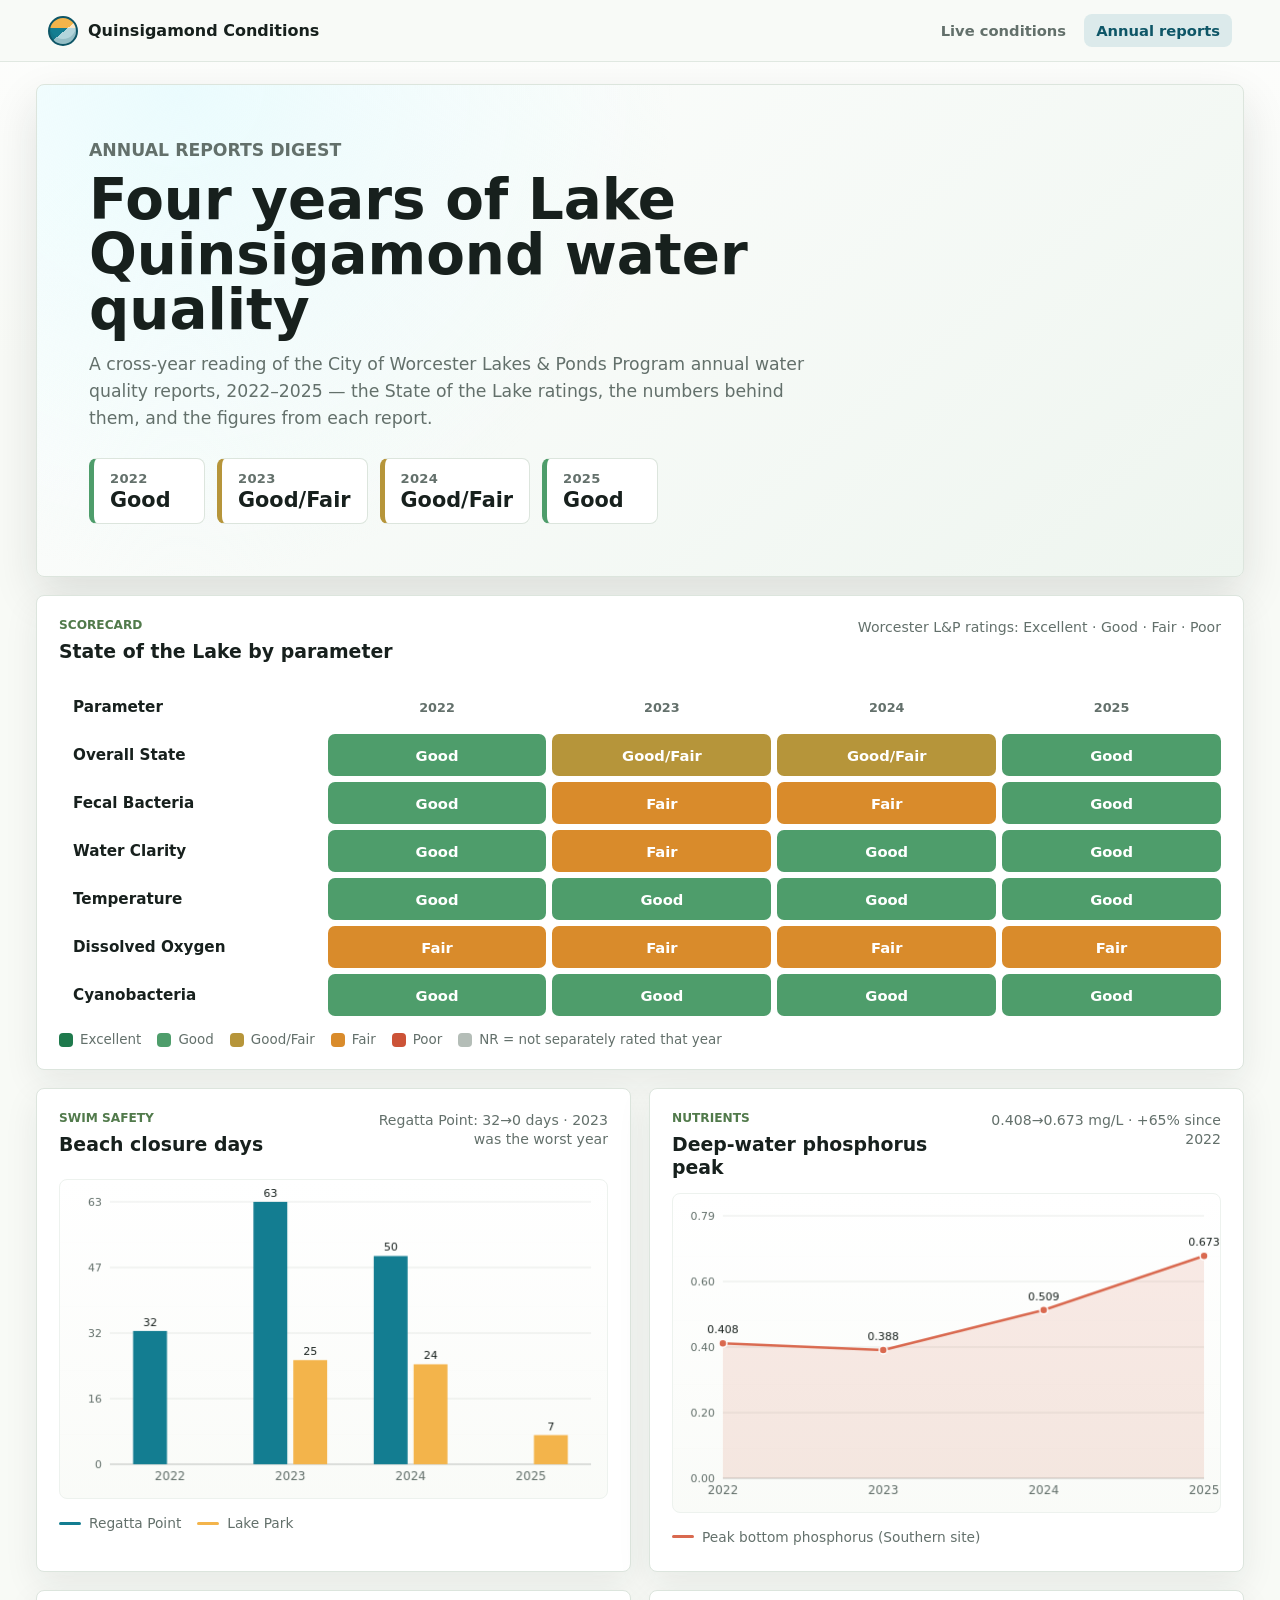
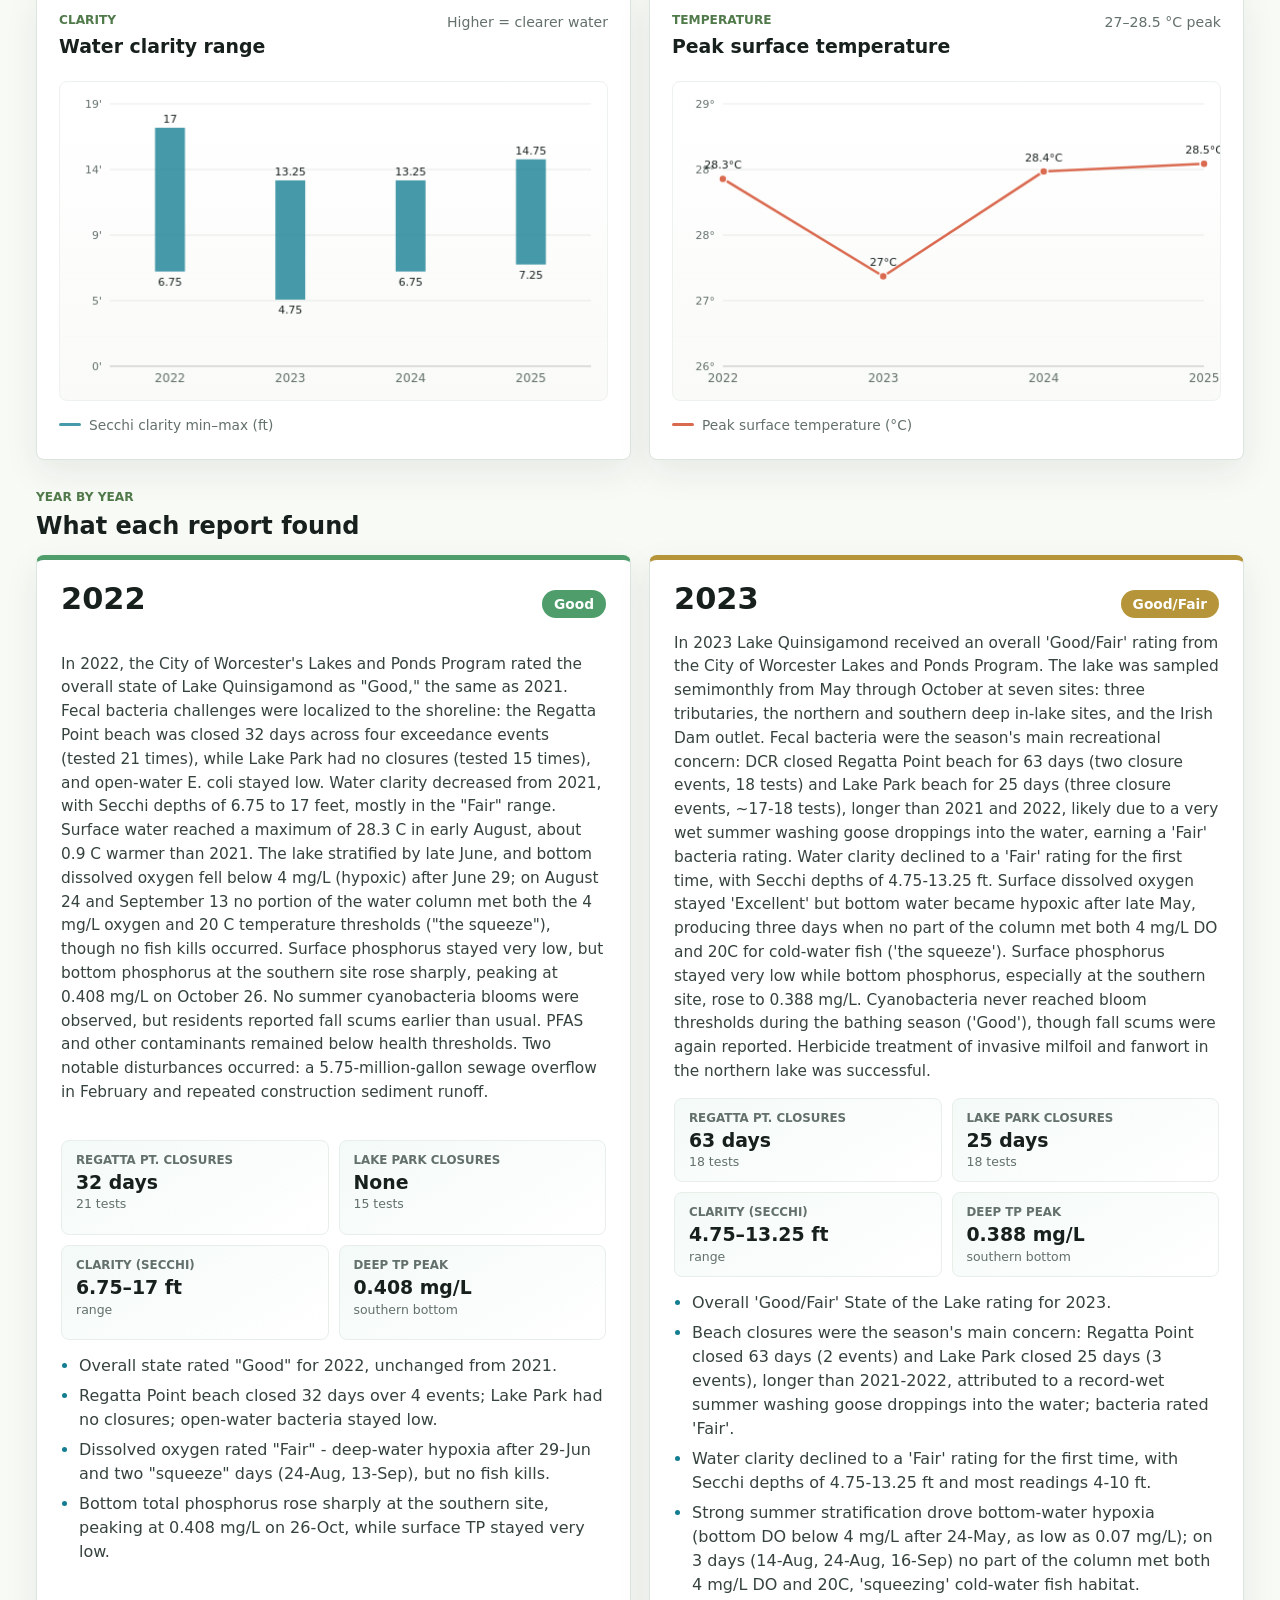
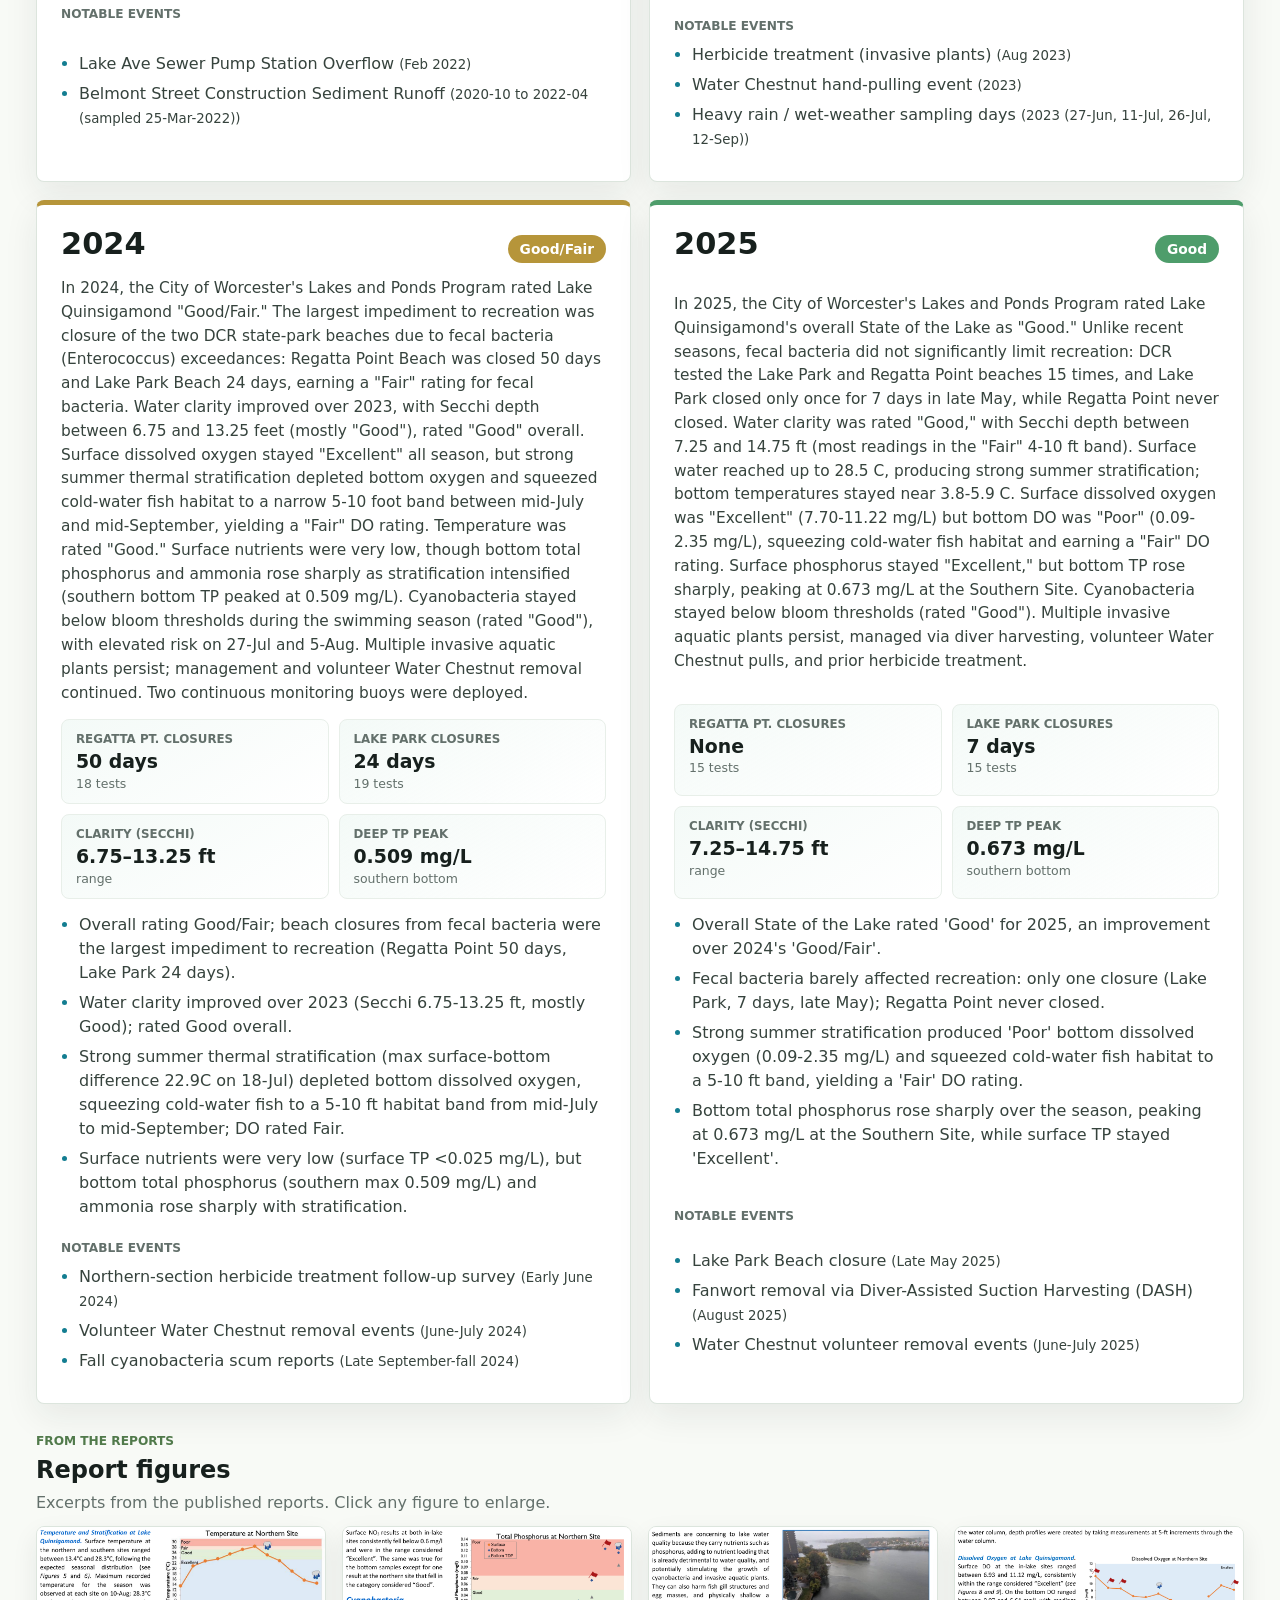
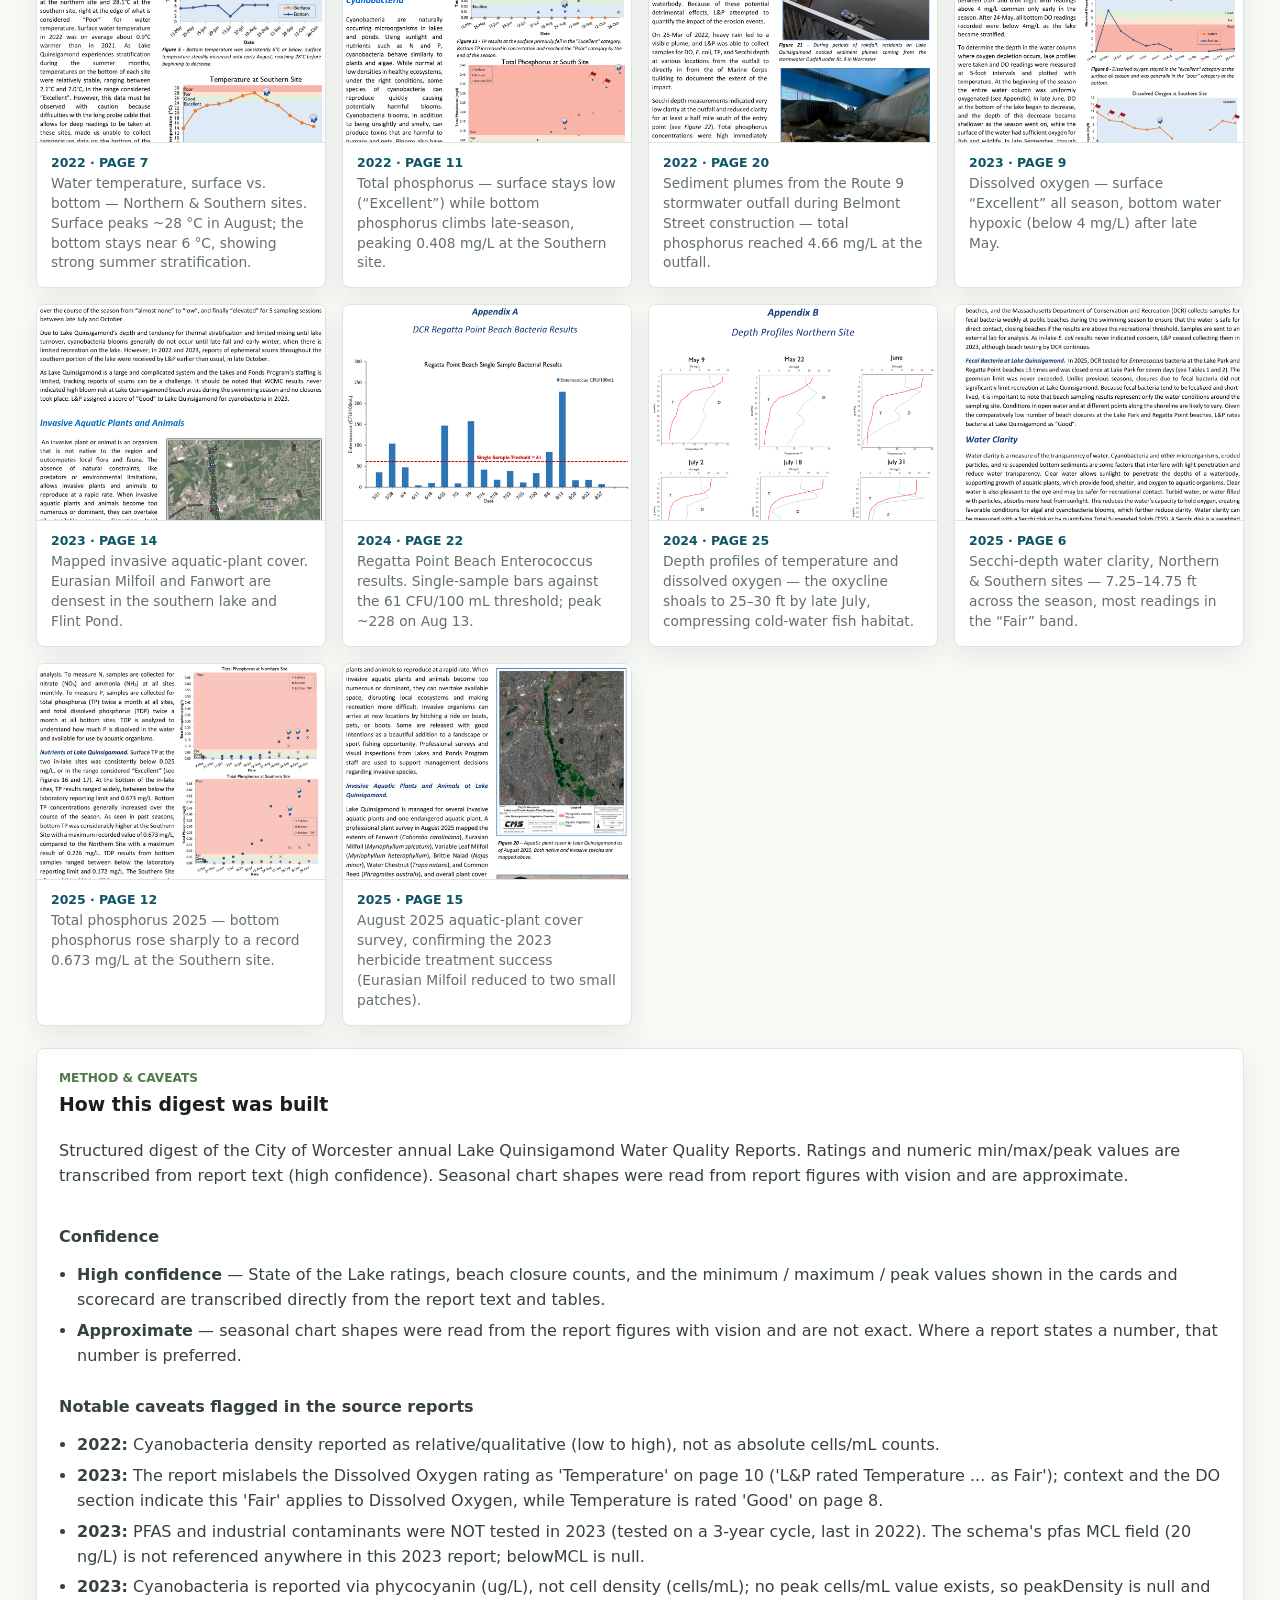
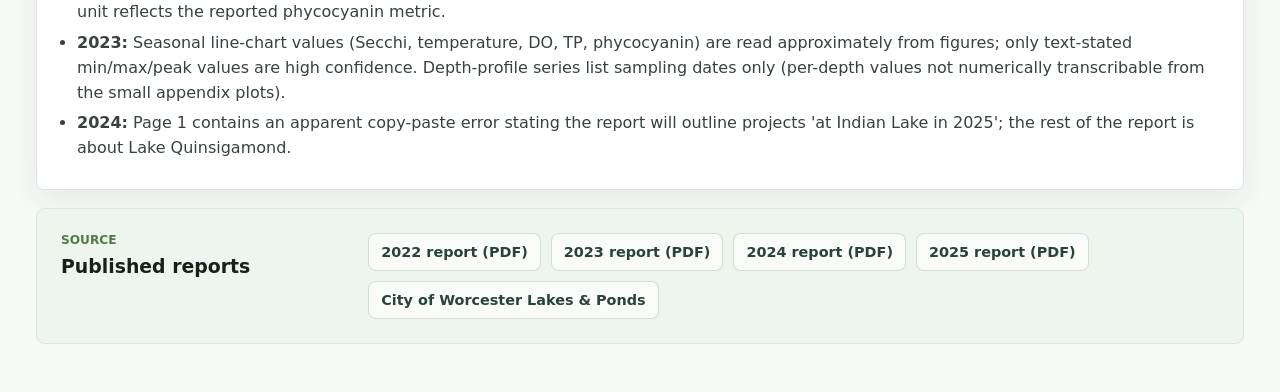
==== reports.html @ 139111a4 "Add annual water quality reports digest page Digest the four City of Worcester Lake Quinsigamond ann" ====
<!doctype html>
<html lang="en">
  <head>
    <meta charset="utf-8">
    <meta name="viewport" content="width=device-width, initial-scale=1">
    <title>Annual Water Quality Reports — Lake Quinsigamond</title>
    <meta name="description" content="Cross-year digest of the City of Worcester annual Lake Quinsigamond Water Quality Reports, 2022–2025: ratings, trends, key findings, and report figures.">
    <link rel="stylesheet" href="styles.css">
  </head>
  <body class="reports-body">
    <header class="site-header">
      <a class="brand" href="index.html" aria-label="Lake Quinsigamond Conditions home">
        <span class="brand-mark"></span>
        <span>Quinsigamond Conditions</span>
      </a>
      <nav class="header-nav">
        <a href="index.html">Live conditions</a>
        <a href="reports.html" aria-current="page" class="is-active">Annual reports</a>
      </nav>
    </header>

    <main id="top">
      <section class="report-hero" aria-labelledby="reportTitle">
        <div class="report-hero-copy">
          <p class="kicker">Annual reports digest</p>
          <h1 id="reportTitle">Four years of Lake Quinsigamond water quality</h1>
          <p id="reportIntro">A cross-year reading of the City of Worcester Lakes &amp; Ponds Program annual water quality reports, 2022–2025 — the State of the Lake ratings, the numbers behind them, and the figures from each report.</p>
          <div class="state-chips" id="stateChips" aria-label="Overall State of the Lake rating by year"></div>
        </div>
      </section>

      <section class="panel panel-wide scorecard-panel" aria-labelledby="scorecardTitle">
        <div class="panel-heading">
          <div>
            <p class="kicker">Scorecard</p>
            <h2 id="scorecardTitle">State of the Lake by parameter</h2>
          </div>
          <div class="chart-stat">Worcester L&amp;P ratings: Excellent · Good · Fair · Poor</div>
        </div>
        <div class="scorecard" id="scorecard"></div>
        <div class="rating-key" id="ratingKey" aria-hidden="true"></div>
      </section>

      <section class="analytics-grid reports-trends" aria-label="Cross-year trends">
        <article class="panel">
          <div class="panel-heading">
            <div>
              <p class="kicker">Swim safety</p>
              <h2>Beach closure days</h2>
            </div>
            <div class="chart-stat" id="beachStat">--</div>
          </div>
          <canvas id="beachChart" class="chart" aria-label="Beach closure days by year for Regatta Point and Lake Park"></canvas>
          <div class="legend" id="beachLegend"></div>
        </article>

        <article class="panel">
          <div class="panel-heading">
            <div>
              <p class="kicker">Nutrients</p>
              <h2>Deep-water phosphorus peak</h2>
            </div>
            <div class="chart-stat" id="tpStat">--</div>
          </div>
          <canvas id="tpChart" class="chart" aria-label="Peak bottom total phosphorus at the southern site by year"></canvas>
          <div class="legend" id="tpLegend"></div>
        </article>

        <article class="panel">
          <div class="panel-heading">
            <div>
              <p class="kicker">Clarity</p>
              <h2>Water clarity range</h2>
            </div>
            <div class="chart-stat" id="secchiStat">--</div>
          </div>
          <canvas id="secchiChart" class="chart" aria-label="Secchi water clarity depth range by year"></canvas>
          <div class="legend" id="secchiLegend"></div>
        </article>

        <article class="panel">
          <div class="panel-heading">
            <div>
              <p class="kicker">Temperature</p>
              <h2>Peak surface temperature</h2>
            </div>
            <div class="chart-stat" id="tempStat">--</div>
          </div>
          <canvas id="tempChart" class="chart" aria-label="Maximum surface water temperature by year"></canvas>
          <div class="legend" id="tempLegend"></div>
        </article>
      </section>

      <section aria-labelledby="yearsTitle">
        <div class="section-head">
          <p class="kicker">Year by year</p>
          <h2 id="yearsTitle">What each report found</h2>
        </div>
        <div class="year-cards" id="yearCards"></div>
      </section>

      <section aria-labelledby="galleryTitle">
        <div class="section-head">
          <p class="kicker">From the reports</p>
          <h2 id="galleryTitle">Report figures</h2>
          <p class="section-sub">Excerpts from the published reports. Click any figure to enlarge.</p>
        </div>
        <div class="gallery" id="gallery"></div>
      </section>

      <section class="panel panel-wide method-panel" aria-labelledby="methodTitle">
        <div class="panel-heading">
          <div>
            <p class="kicker">Method &amp; caveats</p>
            <h2 id="methodTitle">How this digest was built</h2>
          </div>
        </div>
        <div class="method-body" id="methodBody"></div>
      </section>

      <section class="source-band" aria-label="Report sources">
        <div>
          <p class="kicker">Source</p>
          <h2>Published reports</h2>
        </div>
        <div class="source-links" id="reportLinks"></div>
      </section>
    </main>

    <div class="lightbox" id="lightbox" hidden>
      <button class="lightbox-close" id="lightboxClose" aria-label="Close">&times;</button>
      <figure class="lightbox-figure">
        <img id="lightboxImg" alt="">
        <figcaption id="lightboxCaption"></figcaption>
      </figure>
    </div>

    <script src="reports.js" defer></script>
  </body>
</html>
---- styles.css ----
:root {
  color-scheme: light;
  --ink: #17201d;
  --muted: #63706b;
  --paper: #f8faf6;
  --panel: #ffffff;
  --line: #dce5dd;
  --water: #137d91;
  --water-dark: #0e5667;
  --leaf: #517a4b;
  --sun: #f3b44b;
  --coral: #d9694f;
  --rain: #5b85c7;
  --shadow: 0 18px 45px rgba(24, 36, 33, 0.12);
  --sky-start: #f8e6b6;
  --sky-end: #d9edf1;
  --temp-accent: #f3b44b;
}

* {
  box-sizing: border-box;
}

html {
  scroll-behavior: smooth;
}

body {
  margin: 0;
  background:
    linear-gradient(180deg, rgba(255, 255, 255, 0.72), rgba(248, 250, 246, 0.98) 360px),
    var(--paper);
  color: var(--ink);
  font-family:
    Inter, ui-sans-serif, system-ui, -apple-system, BlinkMacSystemFont, "Segoe UI",
    sans-serif;
  letter-spacing: 0;
}

a {
  color: inherit;
}

.site-header {
  position: sticky;
  top: 0;
  z-index: 20;
  display: flex;
  align-items: center;
  justify-content: space-between;
  gap: 18px;
  min-height: 62px;
  padding: 12px clamp(18px, 4vw, 48px);
  background: rgba(248, 250, 246, 0.88);
  border-bottom: 1px solid rgba(220, 229, 221, 0.84);
  backdrop-filter: blur(18px);
}

.brand {
  display: inline-flex;
  align-items: center;
  gap: 10px;
  font-weight: 760;
  text-decoration: none;
}

.brand-mark {
  width: 30px;
  height: 30px;
  border: 2px solid var(--water-dark);
  border-radius: 50%;
  background:
    linear-gradient(140deg, transparent 52%, rgba(255, 255, 255, 0.68) 52%),
    linear-gradient(180deg, var(--sun) 0 40%, var(--water) 40% 100%);
  box-shadow: inset 0 -5px 0 rgba(14, 86, 103, 0.18);
}

.feed-status {
  max-width: 52vw;
  overflow: hidden;
  color: var(--muted);
  font-size: 0.88rem;
  text-overflow: ellipsis;
  white-space: nowrap;
}

main {
  width: min(1500px, 100%);
  margin: 0 auto;
  padding: 22px clamp(14px, 3vw, 36px) 48px;
}

.today-shell {
  position: relative;
  display: grid;
  grid-template-columns: minmax(0, 1fr);
  min-height: 560px;
  overflow: hidden;
  border: 1px solid var(--line);
  border-radius: 8px;
  background: var(--panel);
  box-shadow: var(--shadow);
}

.today-photo {
  position: absolute;
  inset: 0;
  background:
    linear-gradient(90deg, rgba(10, 32, 35, 0.74), rgba(12, 43, 46, 0.36) 48%, rgba(248, 250, 246, 0.18)),
    linear-gradient(0deg, rgba(248, 250, 246, 0.86), rgba(248, 250, 246, 0) 46%),
    url("assets/lake-quinsigamond-regatta-point.jpg") center / cover;
  transform: scale(1.01);
}

.today-content {
  position: relative;
  display: grid;
  align-content: end;
  gap: 34px;
  min-height: 560px;
  padding: clamp(26px, 5vw, 58px);
}

.today-copy {
  max-width: 780px;
  min-width: 0;
  color: #ffffff;
  text-shadow: 0 2px 18px rgba(0, 0, 0, 0.3);
}

.kicker {
  margin: 0 0 8px;
  color: var(--leaf);
  font-size: 0.76rem;
  font-weight: 820;
  letter-spacing: 0;
  text-transform: uppercase;
}

.today-copy .kicker {
  color: #e8fbfb;
}

h1,
h2,
p {
  margin-top: 0;
}

h1 {
  max-width: 780px;
  margin-bottom: 14px;
  font-size: clamp(2.5rem, 5vw, 5rem);
  line-height: 0.98;
  letter-spacing: 0;
}

h2 {
  margin-bottom: 0;
  font-size: 1.18rem;
  line-height: 1.2;
  letter-spacing: 0;
}

.today-copy p:last-child {
  max-width: 660px;
  margin-bottom: 0;
  font-size: 1.08rem;
  line-height: 1.55;
}

.metric-grid {
  display: grid;
  grid-template-columns: repeat(6, minmax(0, 1fr));
  gap: 10px;
  min-width: 0;
}

.metric-card {
  min-width: 0;
  min-height: 128px;
  padding: 16px;
  border: 1px solid rgba(255, 255, 255, 0.62);
  border-radius: 8px;
  background: rgba(255, 255, 255, 0.88);
  box-shadow: 0 14px 28px rgba(0, 0, 0, 0.12);
  color: var(--ink);
}

.metric-card-water {
  background: linear-gradient(150deg, rgba(232, 251, 253, 0.96), rgba(255, 255, 255, 0.9));
}

.metric-label {
  display: block;
  margin-bottom: 12px;
  color: var(--muted);
  font-size: 0.78rem;
  font-weight: 760;
  text-transform: uppercase;
}

.metric-card strong {
  display: block;
  overflow-wrap: anywhere;
  word-break: break-word;
  font-size: 2rem;
  line-height: 1.05;
  letter-spacing: 0;
}

.metric-card small {
  display: block;
  margin-top: 10px;
  color: var(--muted);
  font-size: 0.82rem;
  line-height: 1.35;
}

.temperature-band {
  display: grid;
  grid-template-columns: minmax(210px, 0.58fr) minmax(280px, 1fr) minmax(230px, 0.44fr);
  gap: 22px;
  align-items: stretch;
  min-height: 230px;
  margin-top: 18px;
  overflow: hidden;
  border: 1px solid var(--line);
  border-radius: 8px;
  background:
    radial-gradient(circle at 16% 10%, rgba(255, 255, 255, 0.86), transparent 28%),
    linear-gradient(135deg, var(--sky-start), var(--sky-end));
  box-shadow: var(--shadow);
}

.sun-scene {
  position: relative;
  min-height: 230px;
}

.sun-disc {
  position: absolute;
  top: 34px;
  left: 42px;
  width: 118px;
  height: 118px;
  border-radius: 50%;
  background:
    radial-gradient(circle at 38% 34%, #fff8df 0 12%, var(--temp-accent) 13% 68%, rgba(255, 255, 255, 0.4) 69% 72%, transparent 74%);
  box-shadow: 0 0 36px color-mix(in srgb, var(--temp-accent) 52%, transparent);
}

.heat-ribbon,
.water-line {
  position: absolute;
  right: 0;
  left: 16px;
  height: 30px;
  border-radius: 50%;
  border-top: 3px solid rgba(255, 255, 255, 0.62);
}

.heat-ribbon-one {
  top: 62px;
  transform: rotate(-4deg);
}

.heat-ribbon-two {
  top: 102px;
  transform: rotate(7deg);
}

.water-line {
  border-color: rgba(19, 125, 145, 0.48);
}

.water-line-one {
  bottom: 54px;
}

.water-line-two {
  bottom: 30px;
  left: 46px;
}

.temperature-copy {
  align-self: center;
  padding: 30px 0;
}

.temperature-copy p:last-child {
  max-width: 640px;
  margin: 12px 0 0;
  color: #31403b;
  line-height: 1.55;
}

.temperature-readout {
  display: grid;
  align-content: center;
  gap: 10px;
  padding: 26px;
  background: rgba(255, 255, 255, 0.45);
  border-left: 1px solid rgba(255, 255, 255, 0.6);
}

.temperature-readout span,
.temperature-readout small {
  color: var(--muted);
  font-size: 0.84rem;
  font-weight: 720;
  text-transform: uppercase;
}

.temperature-readout strong {
  font-size: 3.25rem;
  line-height: 1;
  letter-spacing: 0;
}

.upgrade-band {
  display: grid;
  grid-template-columns: repeat(3, minmax(0, 1fr));
  gap: 12px;
  margin-top: 18px;
}

.upgrade-card {
  min-height: 172px;
  padding: 20px;
  border: 1px solid var(--line);
  border-radius: 8px;
  background:
    linear-gradient(145deg, rgba(255, 255, 255, 0.94), rgba(239, 248, 244, 0.9));
  box-shadow: 0 12px 30px rgba(24, 36, 33, 0.07);
}

.upgrade-card span {
  display: block;
  margin-bottom: 10px;
  color: var(--leaf);
  font-size: 0.76rem;
  font-weight: 820;
  text-transform: uppercase;
}

.upgrade-card p {
  margin: 12px 0 0;
  color: var(--muted);
  line-height: 1.5;
}

.analytics-grid,
.split-band {
  display: grid;
  grid-template-columns: minmax(0, 1.18fr) minmax(0, 0.82fr);
  gap: 18px;
  margin-top: 18px;
}

.bottom-grid {
  grid-template-columns: minmax(0, 0.95fr) minmax(0, 1.05fr);
}

.panel {
  min-width: 0;
  padding: 22px;
  border: 1px solid var(--line);
  border-radius: 8px;
  background: var(--panel);
  box-shadow: 0 12px 34px rgba(24, 36, 33, 0.08);
}

.panel-wide {
  grid-column: 1 / -1;
}

.panel-heading {
  display: flex;
  align-items: start;
  justify-content: space-between;
  gap: 16px;
  min-height: 54px;
  margin-bottom: 14px;
}

.chart-stat {
  flex: 0 0 auto;
  max-width: 45%;
  color: var(--muted);
  font-size: 0.88rem;
  line-height: 1.35;
  text-align: right;
}

.chart {
  display: block;
  width: 100%;
  height: 320px;
  border: 1px solid #edf2ee;
  border-radius: 8px;
  background:
    linear-gradient(180deg, rgba(255, 255, 255, 0.92), rgba(248, 250, 246, 0.78)),
    repeating-linear-gradient(0deg, transparent 0 63px, rgba(220, 229, 221, 0.44) 64px);
}

.legend {
  display: flex;
  flex-wrap: wrap;
  gap: 10px 16px;
  min-height: 24px;
  margin-top: 12px;
  color: var(--muted);
  font-size: 0.86rem;
}

.legend span {
  display: inline-flex;
  align-items: center;
  gap: 8px;
}

.legend i {
  width: 22px;
  height: 3px;
  border-radius: 2px;
  background: currentColor;
}

.insight-list {
  display: grid;
  gap: 12px;
}

.insight {
  display: grid;
  grid-template-columns: 92px minmax(0, 1fr);
  gap: 12px;
  padding: 12px 0;
  border-top: 1px solid #edf2ee;
}

.insight:first-child {
  border-top: 0;
}

.insight strong {
  font-size: 1.35rem;
  line-height: 1.05;
}

.insight span {
  color: var(--muted);
  font-size: 0.82rem;
  font-weight: 760;
  text-transform: uppercase;
}

.insight p {
  margin: 4px 0 0;
  color: var(--muted);
  line-height: 1.42;
}

.sample-list {
  display: grid;
  gap: 2px;
}

.sample-row {
  display: grid;
  grid-template-columns: minmax(0, 1fr) auto;
  gap: 14px;
  padding: 12px 0;
  border-top: 1px solid #edf2ee;
}

.sample-row:first-child {
  border-top: 0;
}

.sample-row span {
  display: block;
  color: var(--muted);
  font-size: 0.78rem;
  font-weight: 760;
  text-transform: uppercase;
}

.sample-row strong {
  font-size: 1.16rem;
}

.sample-row small {
  display: block;
  margin-top: 3px;
  color: var(--muted);
}

.sensor-grid {
  display: grid;
  grid-template-columns: repeat(2, minmax(0, 1fr));
  gap: 12px;
}

.sensor-grid div {
  min-height: 128px;
  padding: 16px;
  border: 1px solid #e5eee7;
  border-radius: 8px;
  background:
    linear-gradient(150deg, rgba(239, 248, 244, 0.94), rgba(255, 255, 255, 0.95));
}

.sensor-grid span {
  display: block;
  color: var(--muted);
  font-size: 0.78rem;
  font-weight: 760;
  text-transform: uppercase;
}

.sensor-grid strong {
  display: block;
  margin: 10px 0 8px;
  overflow-wrap: anywhere;
  font-size: clamp(1.35rem, 2.2vw, 1.7rem);
  line-height: 1.08;
}

.sensor-grid small {
  color: var(--muted);
}

.source-band {
  display: grid;
  grid-template-columns: minmax(230px, 0.34fr) minmax(0, 1fr);
  gap: 18px;
  margin-top: 18px;
  padding: 24px;
  border: 1px solid var(--line);
  border-radius: 8px;
  background: #eef5ef;
}

.source-links {
  display: flex;
  flex-wrap: wrap;
  gap: 10px;
  align-content: start;
}

.source-links a {
  display: inline-flex;
  align-items: center;
  min-height: 38px;
  padding: 8px 12px;
  border: 1px solid rgba(81, 122, 75, 0.22);
  border-radius: 8px;
  background: rgba(255, 255, 255, 0.62);
  color: #29423b;
  font-size: 0.9rem;
  font-weight: 680;
  text-decoration: none;
}

.source-links a:hover {
  border-color: rgba(19, 125, 145, 0.44);
  background: #ffffff;
}

body.weather-cloudy {
  --sky-start: #e4edf0;
  --sky-end: #d7e2dd;
  --temp-accent: #94a7aa;
}

body.weather-rain {
  --sky-start: #dbe7ed;
  --sky-end: #cfded9;
  --temp-accent: #5b85c7;
}

body.weather-hot {
  --sky-start: #ffe0aa;
  --sky-end: #f7dfc8;
  --temp-accent: #d9694f;
}

body.weather-cold {
  --sky-start: #e1f1fb;
  --sky-end: #d8eee9;
  --temp-accent: #5b85c7;
}

@media (max-width: 1180px) {
  .metric-grid {
    grid-template-columns: repeat(3, minmax(0, 1fr));
  }

  .temperature-band {
    grid-template-columns: 0.46fr 1fr;
  }

  .temperature-readout {
    grid-column: 1 / -1;
    border-top: 1px solid rgba(255, 255, 255, 0.68);
    border-left: 0;
  }

  .analytics-grid,
  .split-band,
  .upgrade-band,
  .bottom-grid {
    grid-template-columns: 1fr;
  }
}

@media (max-width: 760px) {
  .site-header {
    align-items: start;
    flex-direction: column;
  }

  .feed-status {
    max-width: 100%;
    overflow-wrap: anywhere;
    white-space: normal;
  }

  main {
    padding-right: 10px;
    padding-left: 10px;
  }

  .today-shell,
  .today-content {
    min-height: 700px;
  }

  .today-content {
    padding: 22px;
  }

  .metric-grid {
    grid-template-columns: 1fr;
  }

  .metric-card {
    min-height: 112px;
  }

  .metric-card strong {
    font-size: 1.55rem;
  }

  .temperature-band,
  .source-band {
    grid-template-columns: 1fr;
  }

  .sun-scene {
    min-height: 170px;
  }

  .temperature-copy {
    padding: 0 22px 18px;
  }

  .chart {
    height: 280px;
  }

  .panel-heading,
  .sample-row,
  .insight {
    grid-template-columns: 1fr;
  }

  .panel-heading {
    display: grid;
  }

  .chart-stat {
    max-width: none;
    text-align: left;
  }

  .sensor-grid {
    grid-template-columns: 1fr;
  }
}

@media (max-width: 480px) {
  h1 {
    font-size: 2.28rem;
  }

  .temperature-readout strong {
    font-size: 2.55rem;
  }
}

/* ===== Annual reports digest page ===== */
:root {
  --rate-excellent: #1f7a4d;
  --rate-good: #4e9d6b;
  --rate-goodfair: #b6953a;
  --rate-fair: #d98b2b;
  --rate-poor: #cc5337;
  --rate-na: #b4bdb7;
}

.header-nav {
  display: flex;
  gap: 6px;
  font-size: 0.92rem;
  font-weight: 680;
}

.header-nav a {
  padding: 8px 12px;
  border-radius: 8px;
  color: var(--muted);
  text-decoration: none;
}

.header-nav a:hover {
  background: rgba(19, 125, 145, 0.08);
  color: var(--ink);
}

.header-nav a.is-active {
  background: rgba(19, 125, 145, 0.12);
  color: var(--water-dark);
}

.report-hero {
  margin-bottom: 18px;
  padding: clamp(26px, 5vw, 52px);
  border: 1px solid var(--line);
  border-radius: 8px;
  background:
    radial-gradient(circle at 12% 0%, rgba(232, 251, 253, 0.9), transparent 42%),
    linear-gradient(140deg, #ffffff, #eef5ef);
  box-shadow: var(--shadow);
}

.report-hero-copy {
  max-width: 880px;
}

.report-hero h1 {
  margin-bottom: 14px;
  color: var(--ink);
  font-size: clamp(2.1rem, 4.4vw, 3.6rem);
  text-shadow: none;
}

.report-hero p {
  max-width: 720px;
  color: var(--muted);
  font-size: 1.08rem;
  line-height: 1.55;
}

.state-chips {
  display: flex;
  flex-wrap: wrap;
  gap: 12px;
  margin-top: 26px;
}

.state-chip {
  display: grid;
  gap: 4px;
  min-width: 116px;
  padding: 12px 16px;
  border: 1px solid var(--line);
  border-left: 5px solid var(--rate-na);
  border-radius: 8px;
  background: #ffffff;
}

.state-chip b {
  font-size: 0.82rem;
  font-weight: 760;
  letter-spacing: 0.02em;
  color: var(--muted);
}

.state-chip strong {
  font-size: 1.3rem;
  line-height: 1.05;
}

.scorecard-panel {
  margin-top: 0;
}

.scorecard {
  display: grid;
  gap: 6px;
  overflow-x: auto;
}

.scorecard-row {
  display: grid;
  grid-template-columns: minmax(150px, 1.2fr) repeat(var(--cols, 4), minmax(96px, 1fr));
  gap: 6px;
  align-items: stretch;
}

.scorecard-row.is-head .scorecard-cell {
  background: transparent;
  color: var(--muted);
  font-size: 0.8rem;
  font-weight: 760;
  text-transform: uppercase;
  box-shadow: none;
}

.scorecard-row.is-overall .scorecard-label,
.scorecard-row.is-overall .scorecard-cell {
  font-weight: 820;
}

.scorecard-label {
  display: flex;
  align-items: center;
  padding: 12px 14px;
  font-size: 0.95rem;
  font-weight: 680;
}

.scorecard-cell {
  display: flex;
  align-items: center;
  justify-content: center;
  padding: 12px 8px;
  border-radius: 7px;
  background: #f1f5f1;
  color: #ffffff;
  font-size: 0.92rem;
  font-weight: 720;
  text-align: center;
}

.rate-excellent { background: var(--rate-excellent); }
.rate-good { background: var(--rate-good); }
.rate-goodfair { background: var(--rate-goodfair); }
.rate-fair { background: var(--rate-fair); }
.rate-poor { background: var(--rate-poor); }
.rate-na { background: var(--rate-na); }

.rating-key {
  display: flex;
  flex-wrap: wrap;
  gap: 10px 16px;
  margin-top: 16px;
  color: var(--muted);
  font-size: 0.84rem;
}

.rating-key span {
  display: inline-flex;
  align-items: center;
  gap: 7px;
}

.rating-key i {
  width: 14px;
  height: 14px;
  border-radius: 4px;
}

.reports-trends {
  grid-template-columns: repeat(2, minmax(0, 1fr));
}

.section-head {
  margin: 30px 0 14px;
}

.section-head h2 {
  font-size: 1.5rem;
}

.section-sub {
  margin: 8px 0 0;
  color: var(--muted);
}

.year-cards {
  display: grid;
  grid-template-columns: repeat(2, minmax(0, 1fr));
  gap: 18px;
}

.year-card {
  display: grid;
  gap: 14px;
  padding: 24px;
  border: 1px solid var(--line);
  border-top: 5px solid var(--rate-na);
  border-radius: 8px;
  background: var(--panel);
  box-shadow: 0 12px 34px rgba(24, 36, 33, 0.08);
}

.year-card-head {
  display: flex;
  align-items: baseline;
  justify-content: space-between;
  gap: 12px;
}

.year-card-head h3 {
  margin: 0;
  font-size: 1.9rem;
  line-height: 1;
}

.year-card-state {
  padding: 6px 12px;
  border-radius: 999px;
  color: #ffffff;
  font-size: 0.86rem;
  font-weight: 740;
  white-space: nowrap;
}

.year-card-summary {
  margin: 0;
  color: #36433d;
  font-size: 0.96rem;
  line-height: 1.55;
}

.year-stats {
  display: grid;
  grid-template-columns: repeat(2, minmax(0, 1fr));
  gap: 10px;
}

.year-stat {
  padding: 12px 14px;
  border: 1px solid #e8efe9;
  border-radius: 8px;
  background: linear-gradient(150deg, rgba(239, 248, 244, 0.7), rgba(255, 255, 255, 0.9));
}

.year-stat span {
  display: block;
  color: var(--muted);
  font-size: 0.74rem;
  font-weight: 760;
  text-transform: uppercase;
}

.year-stat strong {
  display: block;
  margin-top: 5px;
  font-size: 1.18rem;
  line-height: 1.15;
}

.year-stat small {
  display: block;
  margin-top: 3px;
  color: var(--muted);
  font-size: 0.78rem;
}

.year-findings {
  margin: 0;
  padding-left: 18px;
  color: #36433d;
  line-height: 1.5;
}

.year-findings li {
  margin-bottom: 6px;
}

.year-findings li::marker {
  color: var(--water);
}

.year-events-title {
  margin: 2px 0 -4px;
  color: var(--muted);
  font-size: 0.76rem;
  font-weight: 760;
  text-transform: uppercase;
}

.gallery {
  display: grid;
  grid-template-columns: repeat(auto-fill, minmax(260px, 1fr));
  gap: 16px;
}

.gallery-item {
  display: flex;
  flex-direction: column;
  overflow: hidden;
  padding: 0;
  border: 1px solid var(--line);
  border-radius: 8px;
  background: var(--panel);
  box-shadow: 0 10px 26px rgba(24, 36, 33, 0.08);
  cursor: zoom-in;
  text-align: left;
  font: inherit;
  color: inherit;
}

.gallery-item:hover {
  border-color: rgba(19, 125, 145, 0.4);
}

.gallery-thumb {
  display: block;
  width: 100%;
  aspect-ratio: 4 / 3;
  object-fit: cover;
  object-position: top center;
  background: #f3f6f2;
  border-bottom: 1px solid var(--line);
}

.gallery-meta {
  padding: 12px 14px 14px;
}

.gallery-meta b {
  display: block;
  margin-bottom: 4px;
  color: var(--water-dark);
  font-size: 0.78rem;
  font-weight: 800;
  text-transform: uppercase;
}

.gallery-meta p {
  margin: 0;
  color: var(--muted);
  font-size: 0.86rem;
  line-height: 1.45;
}

.method-panel {
  margin-top: 22px;
}

.method-body {
  display: grid;
  gap: 14px;
  color: #36433d;
  line-height: 1.55;
}

.method-body h3 {
  margin: 6px 0 0;
  font-size: 1rem;
}

.method-body ul {
  margin: 0;
  padding-left: 18px;
}

.method-body li {
  margin-bottom: 6px;
}

.lightbox {
  position: fixed;
  inset: 0;
  z-index: 50;
  display: flex;
  align-items: center;
  justify-content: center;
  padding: 28px;
  background: rgba(12, 24, 22, 0.82);
  backdrop-filter: blur(4px);
}

.lightbox[hidden] {
  display: none;
}

.lightbox-figure {
  max-width: min(1100px, 94vw);
  max-height: 92vh;
  margin: 0;
  overflow: auto;
  background: #ffffff;
  border-radius: 8px;
}

.lightbox-figure img {
  display: block;
  width: 100%;
  height: auto;
}

.lightbox-figure figcaption {
  padding: 14px 18px;
  color: #36433d;
  font-size: 0.92rem;
  line-height: 1.5;
}

.lightbox-close {
  position: fixed;
  top: 18px;
  right: 22px;
  width: 44px;
  height: 44px;
  border: 0;
  border-radius: 50%;
  background: rgba(255, 255, 255, 0.92);
  color: var(--ink);
  font-size: 1.6rem;
  line-height: 1;
  cursor: pointer;
}

@media (max-width: 1180px) {
  .reports-trends,
  .year-cards {
    grid-template-columns: 1fr;
  }
}

@media (max-width: 760px) {
  .header-nav {
    flex-wrap: wrap;
  }

  .year-stats {
    grid-template-columns: 1fr;
  }

  .scorecard-row {
    grid-template-columns: minmax(120px, 1.1fr) repeat(var(--cols, 4), minmax(64px, 1fr));
  }

  .scorecard-cell {
    padding: 10px 4px;
    font-size: 0.78rem;
  }
}
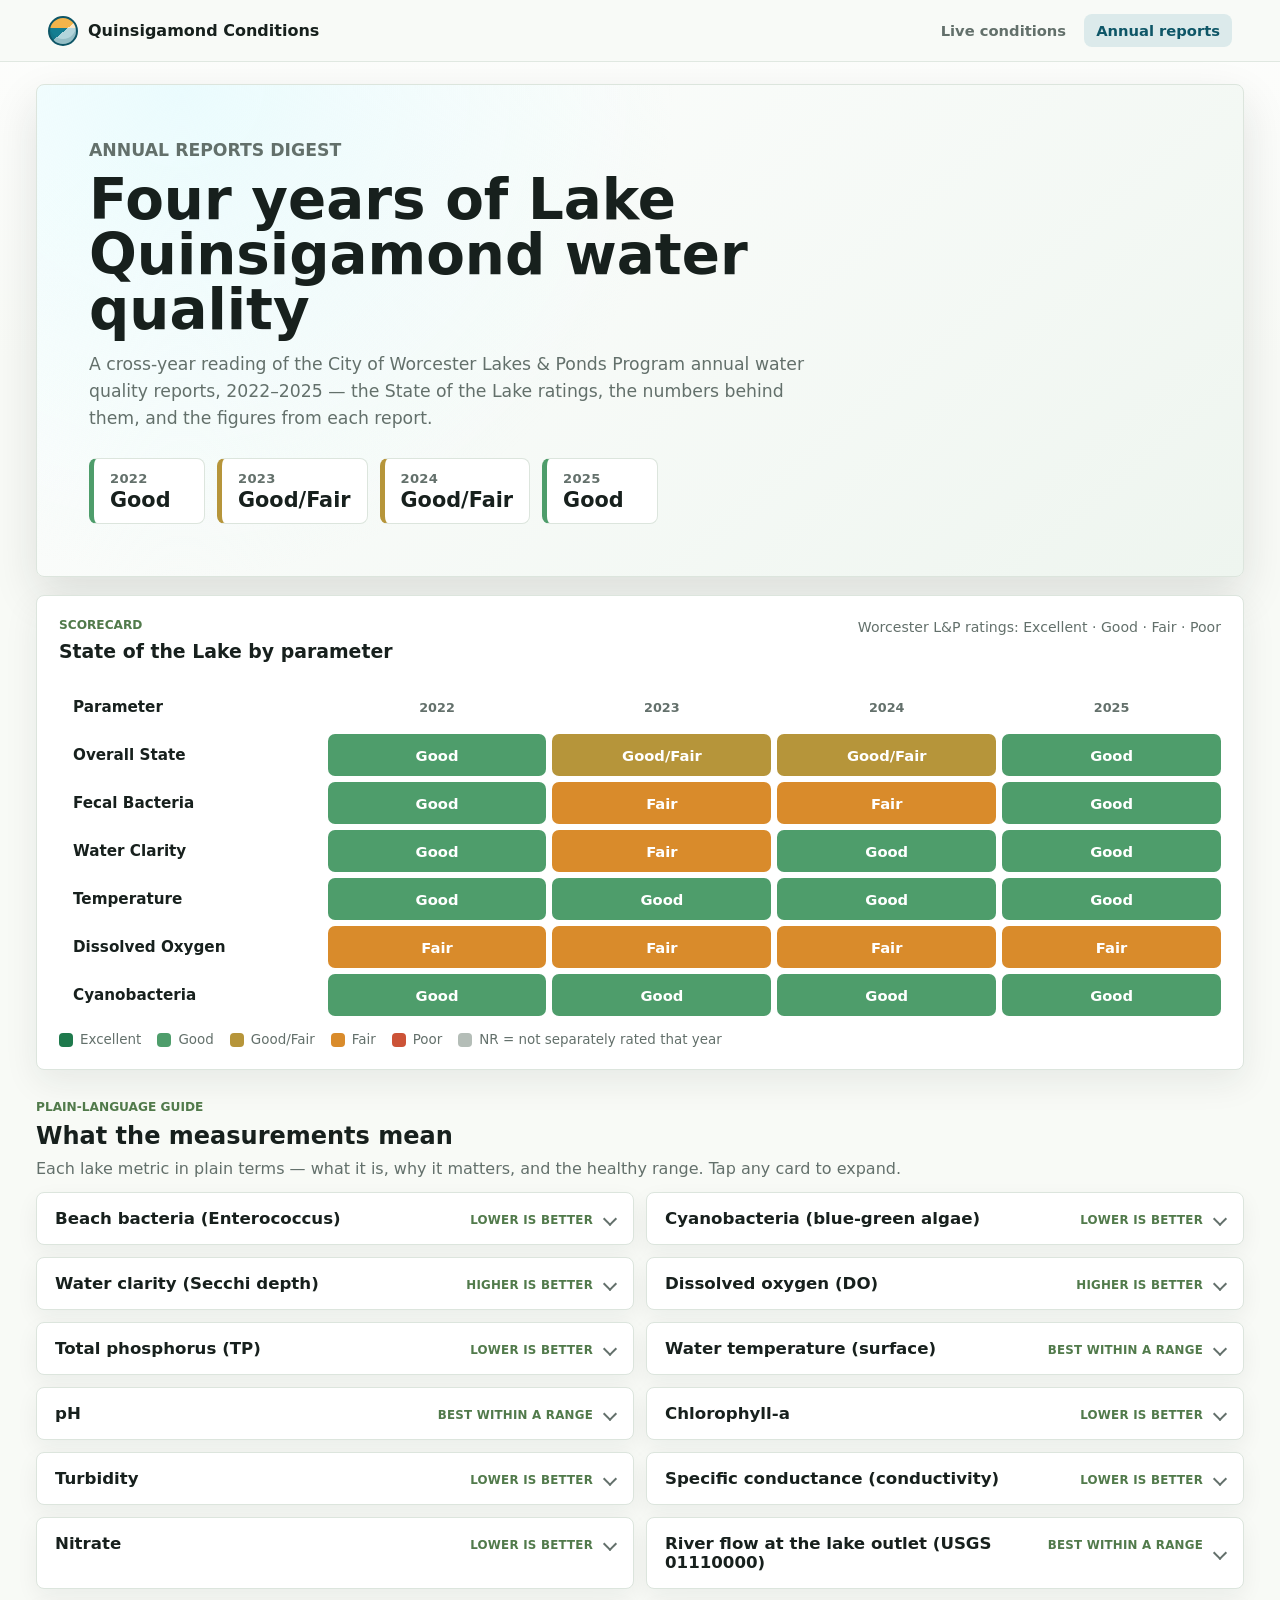
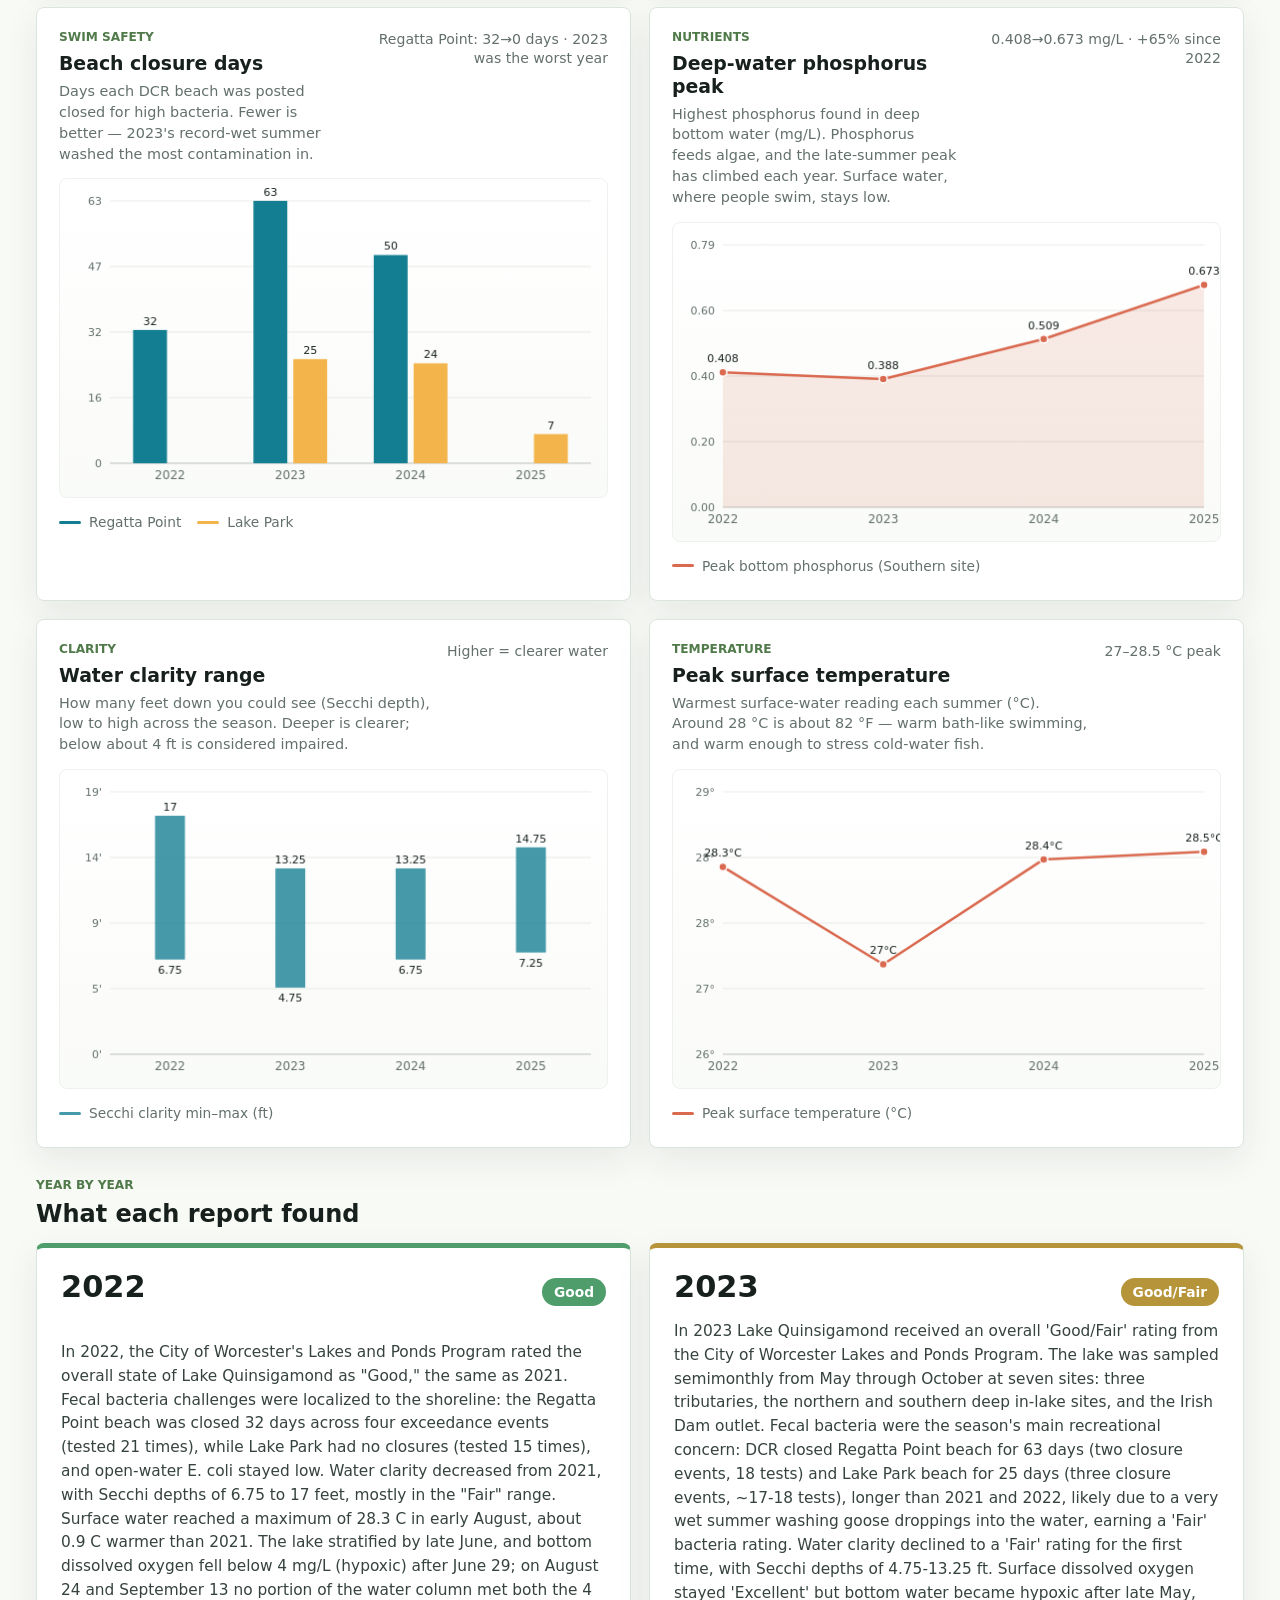
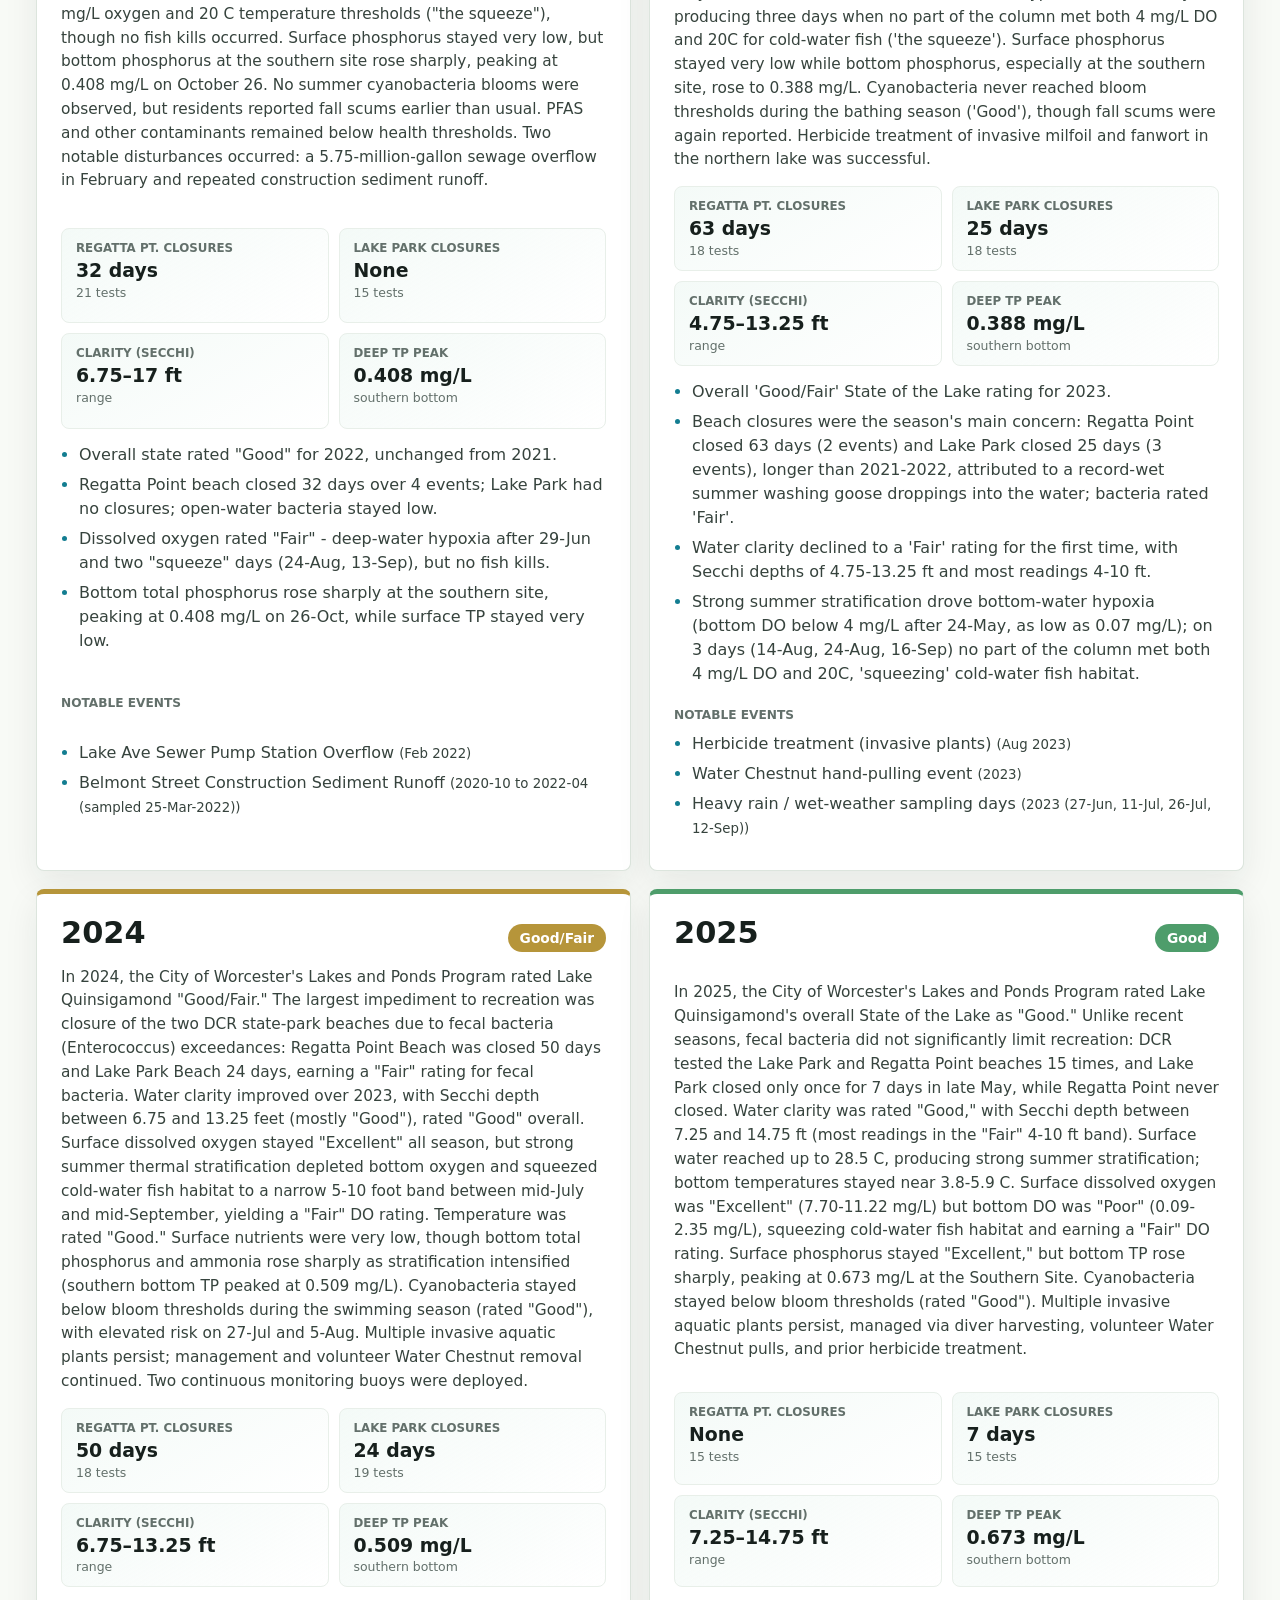
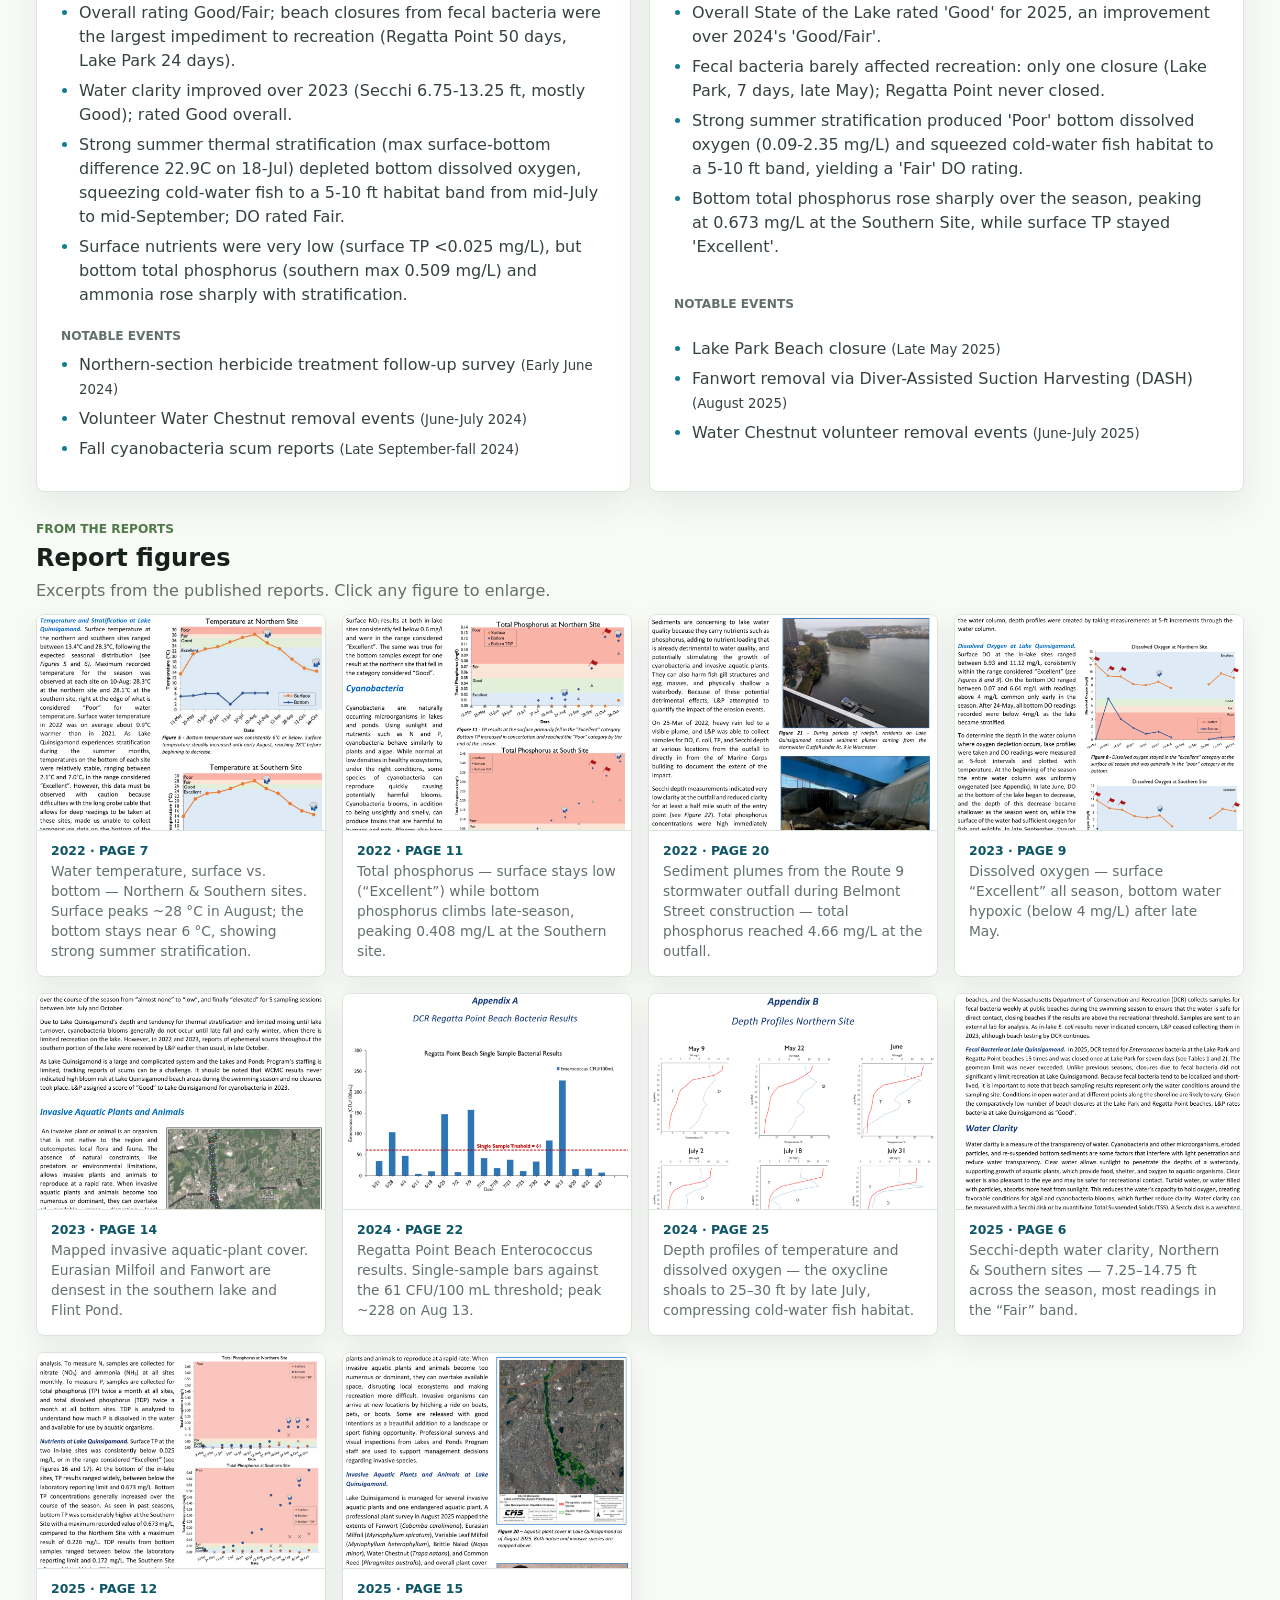
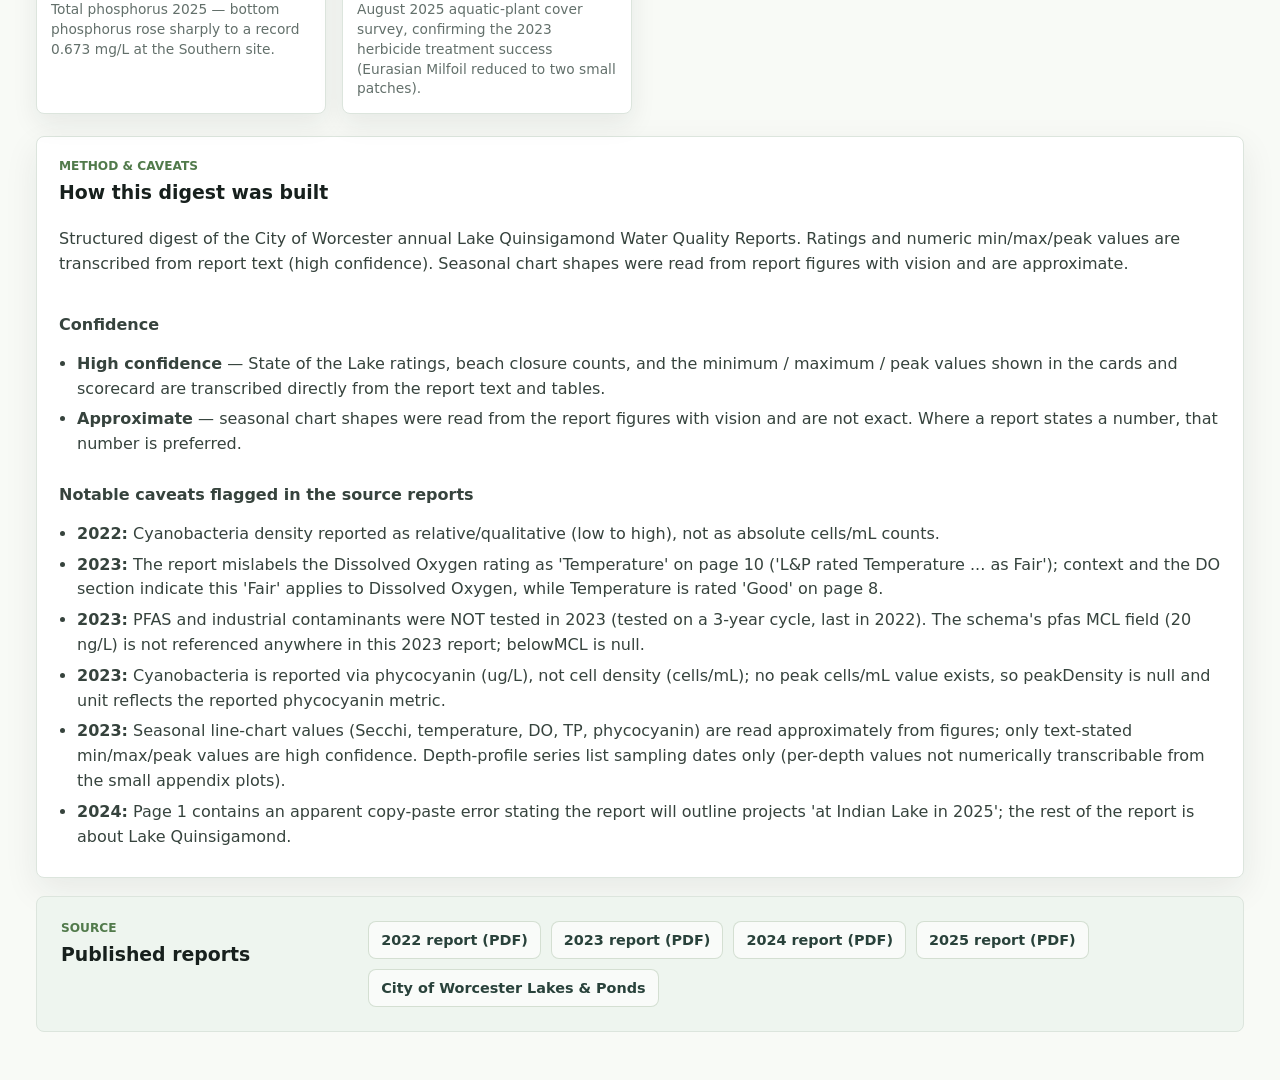
==== commit 7d881314: "Make the dashboard readable for non-technical lake residents Rework both pages to lead with plain-la" ====
--- a/reports.html
+++ b/reports.html
@@ -41,12 +41,22 @@
         <div class="rating-key" id="ratingKey" aria-hidden="true"></div>
       </section>
 
+      <section aria-labelledby="glossaryTitle">
+        <div class="section-head">
+          <p class="kicker">Plain-language guide</p>
+          <h2 id="glossaryTitle">What the measurements mean</h2>
+          <p class="section-sub">Each lake metric in plain terms &mdash; what it is, why it matters, and the healthy range. Tap any card to expand.</p>
+        </div>
+        <div class="glossary-grid" id="glossary"></div>
+      </section>
+
       <section class="analytics-grid reports-trends" aria-label="Cross-year trends">
         <article class="panel">
           <div class="panel-heading">
             <div>
               <p class="kicker">Swim safety</p>
               <h2>Beach closure days</h2>
+              <p class="panel-sub">Days each DCR beach was posted closed for high bacteria. Fewer is better — 2023's record-wet summer washed the most contamination in.</p>
             </div>
             <div class="chart-stat" id="beachStat">--</div>
           </div>
@@ -59,6 +69,7 @@
             <div>
               <p class="kicker">Nutrients</p>
               <h2>Deep-water phosphorus peak</h2>
+              <p class="panel-sub">Highest phosphorus found in deep bottom water (mg/L). Phosphorus feeds algae, and the late-summer peak has climbed each year. Surface water, where people swim, stays low.</p>
             </div>
             <div class="chart-stat" id="tpStat">--</div>
           </div>
@@ -71,6 +82,7 @@
             <div>
               <p class="kicker">Clarity</p>
               <h2>Water clarity range</h2>
+              <p class="panel-sub">How many feet down you could see (Secchi depth), low to high across the season. Deeper is clearer; below about 4 ft is considered impaired.</p>
             </div>
             <div class="chart-stat" id="secchiStat">--</div>
           </div>
@@ -83,6 +95,7 @@
             <div>
               <p class="kicker">Temperature</p>
               <h2>Peak surface temperature</h2>
+              <p class="panel-sub">Warmest surface-water reading each summer (&deg;C). Around 28&nbsp;&deg;C is about 82&nbsp;&deg;F — warm bath-like swimming, and warm enough to stress cold-water fish.</p>
             </div>
             <div class="chart-stat" id="tempStat">--</div>
           </div>
--- a/styles.css
+++ b/styles.css
@@ -1153,3 +1153,379 @@
     font-size: 0.78rem;
   }
 }
+
+/* ===== Live page: resident-friendly additions ===== */
+:root {
+  --tone-good: #2f8f57;
+  --tone-ok: #34788a;
+  --tone-watch: #d98b2b;
+  --tone-poor: #cc5337;
+  --tone-na: #8a948f;
+}
+
+.tone-good { background: var(--tone-good); }
+.tone-ok { background: var(--tone-ok); }
+.tone-watch { background: var(--tone-watch); }
+.tone-poor { background: var(--tone-poor); }
+.tone-na { background: var(--tone-na); }
+
+.lake-status {
+  margin-top: 18px;
+}
+
+.panel-sub {
+  margin: 6px 0 0;
+  max-width: 64ch;
+  color: var(--muted);
+  font-size: 0.9rem;
+  line-height: 1.45;
+  text-transform: none;
+  letter-spacing: 0;
+  font-weight: 400;
+}
+
+.chart-note {
+  margin: 10px 0 0;
+  color: var(--muted);
+  font-size: 0.86rem;
+  line-height: 1.45;
+}
+
+.status-cards {
+  display: grid;
+  grid-template-columns: repeat(4, minmax(0, 1fr));
+  gap: 14px;
+}
+
+.status-loading {
+  grid-column: 1 / -1;
+  margin: 0;
+  color: var(--muted);
+}
+
+.status-card {
+  display: grid;
+  gap: 8px;
+  align-content: start;
+  padding: 18px;
+  border: 1px solid var(--line);
+  border-radius: 8px;
+  background: var(--panel);
+  box-shadow: 0 10px 26px rgba(24, 36, 33, 0.07);
+}
+
+.status-kicker {
+  color: var(--leaf);
+  font-size: 0.74rem;
+  font-weight: 820;
+  text-transform: uppercase;
+}
+
+.status-rating {
+  justify-self: start;
+  padding: 4px 12px;
+  border-radius: 999px;
+  color: #ffffff;
+  font-size: 0.84rem;
+  font-weight: 760;
+}
+
+.status-card strong {
+  font-size: 1.12rem;
+  line-height: 1.15;
+}
+
+.status-card p {
+  margin: 0;
+  color: #36433d;
+  font-size: 0.92rem;
+  line-height: 1.45;
+}
+
+.status-card small {
+  color: var(--muted);
+  font-size: 0.82rem;
+  line-height: 1.4;
+}
+
+/* Water-quality sample rows (expandable) */
+.sample-list {
+  display: block;
+}
+
+details.sample-row {
+  padding: 0;
+  border-top: 1px solid #edf2ee;
+}
+
+details.sample-row:first-of-type {
+  border-top: 0;
+}
+
+.sample-summary {
+  display: flex;
+  align-items: center;
+  gap: 12px;
+  padding: 12px 2px;
+  cursor: pointer;
+  list-style: none;
+}
+
+.sample-summary::-webkit-details-marker {
+  display: none;
+}
+
+.sample-id {
+  flex: 1 1 auto;
+  min-width: 0;
+}
+
+.sample-name {
+  display: block;
+  font-size: 1.04rem;
+  font-weight: 680;
+}
+
+.sample-id small {
+  display: block;
+  margin-top: 2px;
+  color: var(--muted);
+  font-size: 0.78rem;
+}
+
+.sample-readout {
+  display: flex;
+  flex: 0 0 auto;
+  align-items: center;
+  gap: 10px;
+}
+
+.sample-readout strong {
+  font-size: 1.12rem;
+  white-space: nowrap;
+}
+
+.status-pill {
+  padding: 3px 9px;
+  border-radius: 999px;
+  color: #ffffff;
+  font-size: 0.7rem;
+  font-weight: 760;
+  letter-spacing: 0.02em;
+  text-transform: uppercase;
+  white-space: nowrap;
+}
+
+.sample-summary::after {
+  content: "";
+  flex: 0 0 auto;
+  width: 7px;
+  height: 7px;
+  margin-left: 2px;
+  border-right: 2px solid var(--muted);
+  border-bottom: 2px solid var(--muted);
+  transform: rotate(45deg);
+  transition: transform 0.15s ease;
+}
+
+details.sample-row[open] .sample-summary::after {
+  transform: rotate(-135deg);
+}
+
+.sample-detail {
+  padding: 0 2px 14px;
+  color: var(--muted);
+  font-size: 0.9rem;
+  line-height: 1.5;
+}
+
+.sample-detail p {
+  margin: 0 0 6px;
+}
+
+.sample-normal b {
+  color: var(--ink);
+}
+
+/* Data freshness panel */
+.freshness {
+  display: grid;
+  gap: 10px;
+}
+
+.freshness-row {
+  display: flex;
+  gap: 12px;
+  align-items: start;
+  padding: 12px 14px;
+  border: 1px solid #e8efe9;
+  border-radius: 8px;
+  background: linear-gradient(150deg, rgba(239, 248, 244, 0.5), rgba(255, 255, 255, 0.9));
+}
+
+.freshness-badge {
+  flex: 0 0 auto;
+  min-width: 72px;
+  padding: 4px 10px;
+  border-radius: 999px;
+  color: #ffffff;
+  font-size: 0.72rem;
+  font-weight: 760;
+  text-align: center;
+  white-space: nowrap;
+}
+
+.freshness-row strong {
+  display: block;
+  font-size: 0.98rem;
+}
+
+.freshness-row small {
+  display: block;
+  margin-top: 3px;
+  color: var(--muted);
+  line-height: 1.4;
+}
+
+.freshness-live .freshness-badge { background: var(--tone-good); }
+.freshness-periodic .freshness-badge { background: var(--tone-ok); }
+.freshness-annual .freshness-badge { background: var(--leaf); }
+.freshness-pending .freshness-badge { background: var(--tone-na); }
+
+@media (max-width: 1180px) {
+  .status-cards {
+    grid-template-columns: repeat(2, minmax(0, 1fr));
+  }
+}
+
+@media (max-width: 760px) {
+  .status-cards {
+    grid-template-columns: 1fr;
+  }
+}
+
+/* ===== Reports page: plain-language glossary ===== */
+.glossary-grid {
+  display: grid;
+  grid-template-columns: repeat(2, minmax(0, 1fr));
+  gap: 12px;
+}
+
+.glossary-card {
+  border: 1px solid var(--line);
+  border-radius: 8px;
+  background: var(--panel);
+  box-shadow: 0 8px 22px rgba(24, 36, 33, 0.06);
+}
+
+.glossary-summary {
+  display: flex;
+  align-items: baseline;
+  justify-content: space-between;
+  gap: 12px;
+  padding: 16px 18px;
+  cursor: pointer;
+  list-style: none;
+}
+
+.glossary-summary::-webkit-details-marker {
+  display: none;
+}
+
+.glossary-summary::after {
+  content: "";
+  flex: 0 0 auto;
+  width: 8px;
+  height: 8px;
+  align-self: center;
+  border-right: 2px solid var(--muted);
+  border-bottom: 2px solid var(--muted);
+  transform: rotate(45deg);
+  transition: transform 0.15s ease;
+}
+
+.glossary-card[open] .glossary-summary::after {
+  transform: rotate(-135deg);
+}
+
+.glossary-term {
+  flex: 1 1 auto;
+  font-size: 1.04rem;
+  font-weight: 720;
+}
+
+.glossary-dir {
+  flex: 0 0 auto;
+  color: var(--leaf);
+  font-size: 0.74rem;
+  font-weight: 760;
+  text-transform: uppercase;
+  letter-spacing: 0.02em;
+}
+
+.glossary-body {
+  padding: 0 18px 18px;
+  color: #36433d;
+  line-height: 1.5;
+}
+
+.glossary-body p {
+  margin: 0 0 8px;
+}
+
+.glossary-why {
+  color: var(--muted);
+}
+
+.glossary-normal b {
+  color: var(--ink);
+}
+
+.band-list {
+  display: grid;
+  gap: 4px;
+  margin: 10px 0;
+  padding: 12px;
+  border-radius: 8px;
+  background: #f4f7f3;
+  list-style: none;
+}
+
+.band-list li {
+  display: grid;
+  grid-template-columns: minmax(110px, auto) 1fr;
+  gap: 4px 12px;
+  align-items: baseline;
+  font-size: 0.88rem;
+}
+
+.band-label {
+  font-weight: 720;
+}
+
+.band-range {
+  color: var(--ink);
+}
+
+.band-note {
+  grid-column: 1 / -1;
+  color: var(--muted);
+  font-size: 0.82rem;
+}
+
+.glossary-source {
+  margin-top: 10px;
+  color: var(--muted);
+  font-size: 0.78rem;
+  line-height: 1.4;
+}
+
+@media (max-width: 760px) {
+  .glossary-grid {
+    grid-template-columns: 1fr;
+  }
+
+  .glossary-summary {
+    padding: 14px;
+  }
+}
